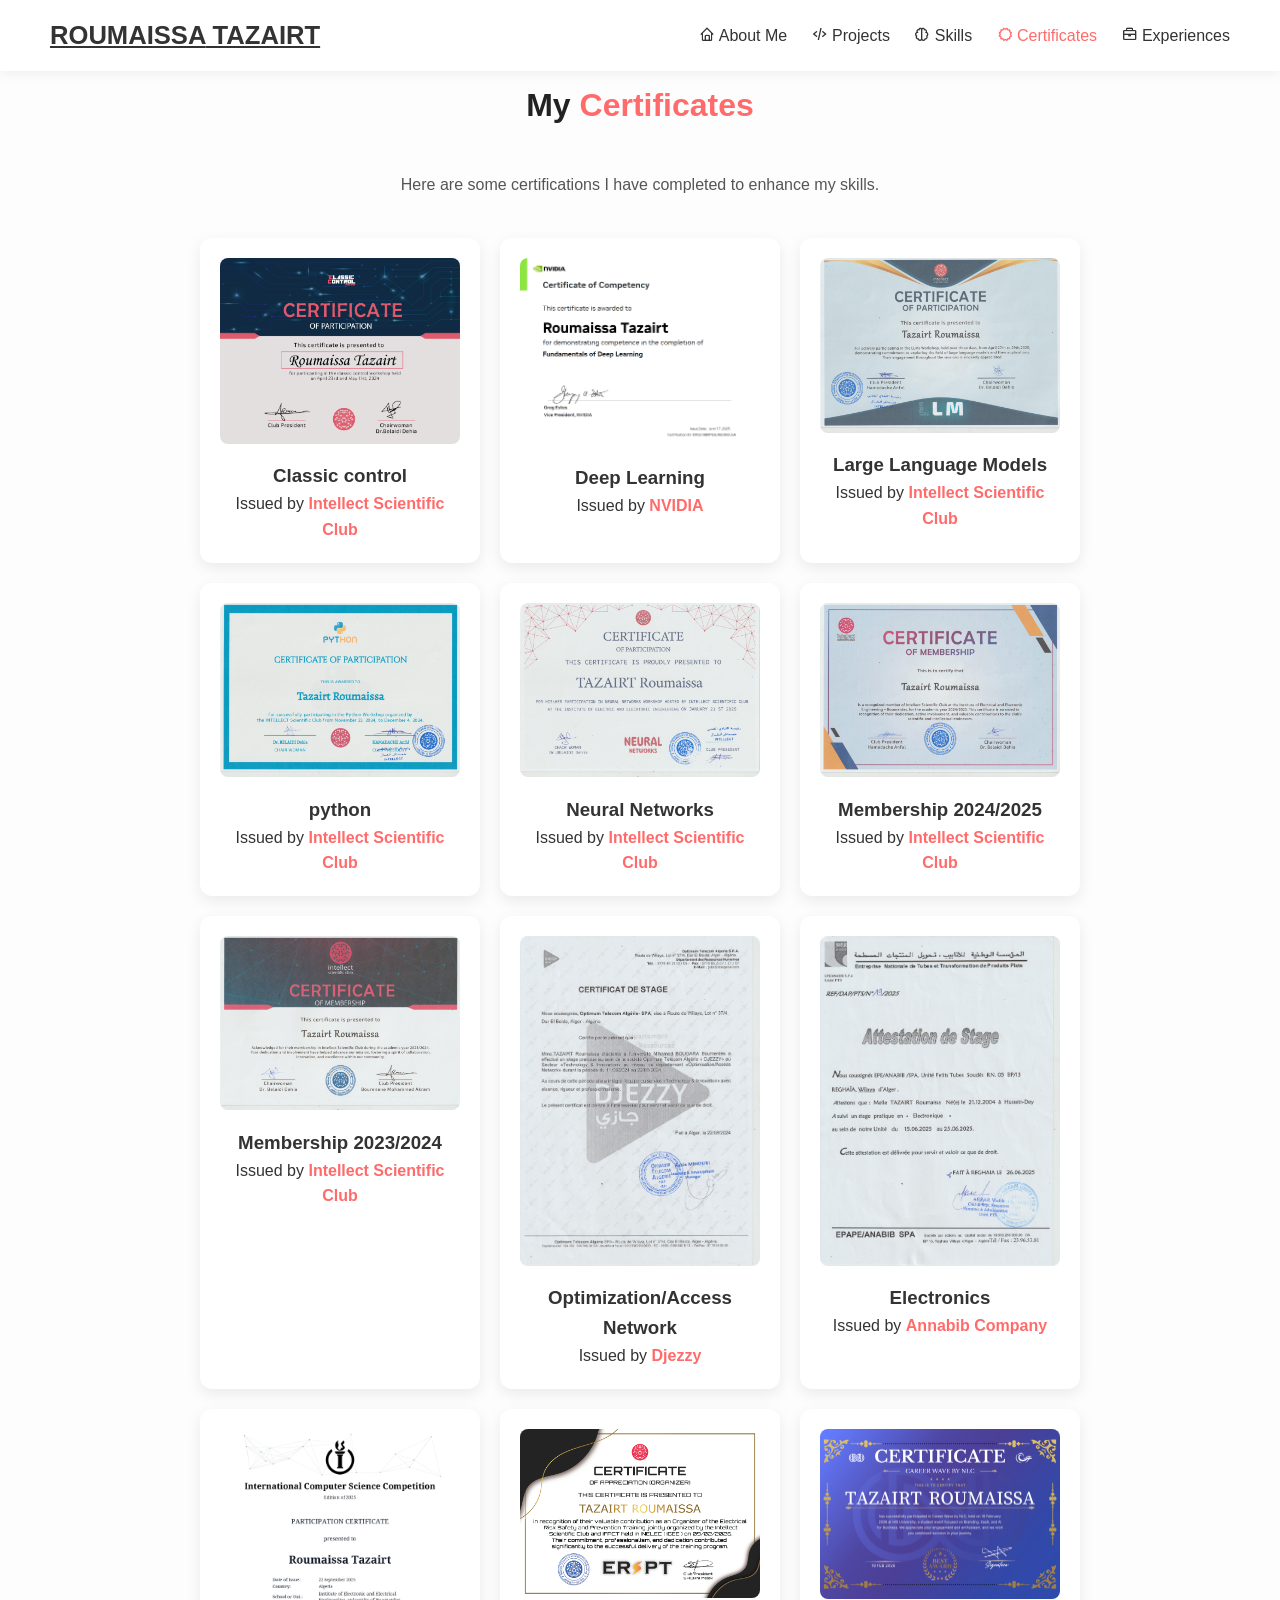
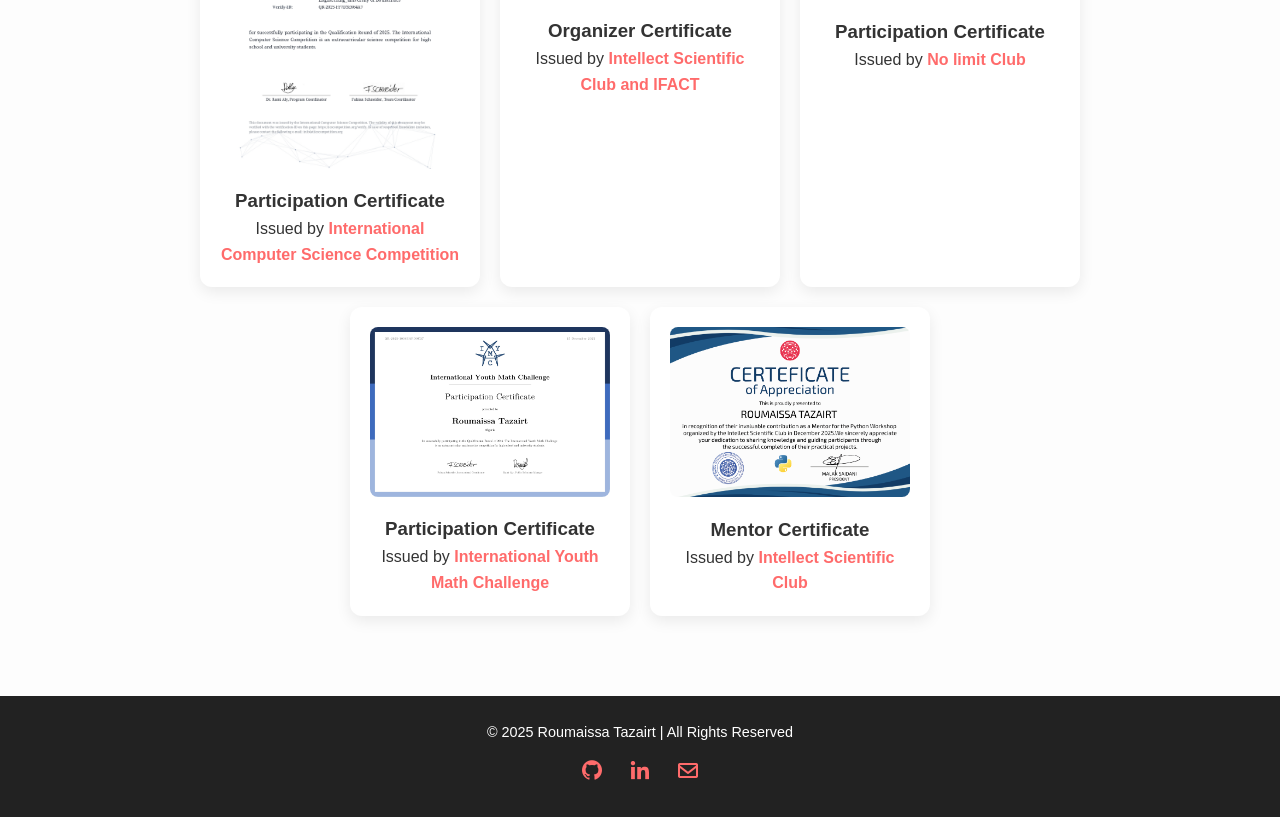
==== certificates.html @ 12ae03e5 "Initial commit" ====
<!DOCTYPE html>
<html lang="en">
<head>
  <meta charset="UTF-8">
  <meta name="viewport" content="width=device-width, initial-scale=1.0">
  <title>Certificates - Roumaissa</title>
  <link rel="stylesheet" href="style1.css">
  <link href="https://unpkg.com/boxicons@2.1.4/css/boxicons.min.css" rel="stylesheet">
</head>
<body>
  <!-- Navbar -->
  <header class="header">
    <a href="index.html" class="logo">Roumaissa<span> Tazairt</span></a>
    <nav class="navbar">
       <a href="index.html"><i class="bx bx-home"></i> About Me</a>
      <a href="projects.html" ><i class="bx bx-code-alt"></i> Projects</a>
      <a href="skills.html"><i class="bx bx-brain"></i> Skills</a>
      <a href="certificates.html" class="active"><i class="bx bx-certification"></i> Certificates</a>
      <a href="Experiences.html"><i class="bx bx-briefcase"></i> Experiences</a>
    </nav>
  </header>

  <!-- Certificates Section -->
   <main>
  <section class="certificates">
    <h2> My <span> Certificates</span></h2>
      <p class="section-intro"> Here are some certifications I have completed to enhance my skills.</p>

    <div class="certificates-container">
      <div class="certificate-card">
        <img src="classic control.png" alt="classic control Certificate">
        <h3>Classic control</h3>
        <p>Issued by <span> Intellect Scientific Club</span></p>
      </div>
      <div class="certificate-card">
        <img src="nvidia.PNG" alt="Deep Learning Certificate">
        <h3>Deep Learning</h3>
        <p>Issued by<span> NVIDIA</span> </p>
      </div>
      <div class="certificate-card">
        <img src="certificate of LLM.jpg" alt="LLM Certificate">
        <h3>Large Language Models</h3>
        <p>Issued by <span> Intellect Scientific Club</span></p>
      </div>
      <div class="certificate-card">
        <img src="python certifcate.jpg" alt="python Certificate">
        <h3>python</h3>
        <p>Issued by <span> Intellect Scientific Club</span></p>
      </div>
      <div class="certificate-card">
        <img src="Neural_Networks.jpg" alt="Neural_Networks Certificate">
        <h3>Neural Networks</h3>
        <p>Issued by <span> Intellect Scientific Club</span></p>
      </div>
      <div class="certificate-card">
        <img src="certificate of membership.jpg" alt="membership Certificate">
        <h3>Membership 2024/2025</h3>
        <p>Issued by <span> Intellect Scientific Club</span></p>
      </div>
      <div class="certificate-card">
        <img src="membership_2023-2024.jpg" alt="membership Certificate">
        <h3>Membership 2023/2024</h3>
        <p>Issued by <span> Intellect Scientific Club</span></p>
      </div>
      <div class="certificate-card">
        <img src="certficate of Djezzy.jpg" alt="Djezzy Certificate">
        <h3>Optimization/Access Network</h3>
        <p>Issued by <span> Djezzy</span></p>
      </div>
      <div class="certificate-card">
        <img src="certificate of Annabib.jpg" alt="Annabib Certificate">
        <h3>Electronics</h3>
        <p>Issued by <span> Annabib Company</span></p>
      </div>
      <div class="certificate-card">
        <img src="Certificate-of-ICSC_page-0001.jpg" alt="Annabib Certificate">
        <h3>Participation Certificate</h3>
        <p>Issued by <span> International Computer Science Competition</span></p>
      </div>
      <div class="certificate-card">
        <img src="Cert_Tazairt-roumaissa.png" alt="Organizer Certificate">
        <h3>Organizer Certificate</h3>
        <p>Issued by <span>Intellect Scientific Club and IFACT </span></p>
      </div>
      <div class="certificate-card">
        <img src="no_limit_certificate.png" alt="Participation Certificate">
        <h3>Participation Certificate</h3>
        <p>Issued by <span>No limit Club  </span></p>
      </div>
      <div class="certificate-card">
        <img src="Certificate-IYMC_page-0001.jpg" alt="Participation Certificate">
        <h3>Participation Certificate</h3>
        <p>Issued by <span> International Youth Math Challenge</span></p>
      </div>
      <div class="certificate-card">
        <img src="Roumaissa Tazairt .png" alt="Participation Certificate">
        <h3>Mentor Certificate</h3>
        <p>Issued by <span> Intellect Scientific Club</span></p>
      </div>
    </div>
  </section>
  </main>
  <footer class="footer">
        <p>&copy; 2025 Roumaissa Tazairt | All Rights Reserved</p>
        <div class="social-icons">
            <a href="https://github.com/Rou-maissa"target="_blank"><i class="bx bxl-github"></i></a>
            <a href="https://www.linkedin.com/in/roumaissa-t-b33236268/"target="_blank"><i class="bx bxl-linkedin"></i></a>
            <a href="https://mail.google.com/mail/?view=cm&to=roumaissatazairt@gmail.com" target="_blank">
  <i class="bx bx-envelope"></i>
</a>

        </div>
    </footer>
</body>
</html>
---- style1.css ----
/* ==== Global Styles ==== */
* {
    margin: 0;
    padding: 0;
    box-sizing: border-box;
    font-family: "Poppins", sans-serif;
}

html {
    scroll-behavior: smooth;
}

body {
    background: #fdfdfd;
    color: #333;
    line-height: 1.6;
}
html, body {
  height: 100%;
  margin: 0;
  display: flex;
  flex-direction: column;
}
main {
  flex: 1; /* pushes footer to bottom */
}
/* ==== Header ==== */
.header {
    position: fixed;
    top: 0;
    left: 0;
    width: 100%;
    background: #fff;
    display: flex;
    justify-content: space-between;
    align-items: center;
    padding: 15px 50px;
    box-shadow: 0 4px 10px rgba(0,0,0,0.05);
    z-index: 1000;
}

.logo {
    font-size: 1.6rem;
    font-weight: bold;
    text-transform: uppercase;
    color: #333;
}
.logo:hover {
  box-shadow:
    0 10px 25px rgba(0,0,0,0.1),
    0 0 24px rgba(255, 107, 107, 0.81);     /* outer glow */
  /* animate the gradient layer (2nd background) */
 
}

.navbar a {
    margin-left: 20px;
    text-decoration: none;
    color: #333;
    font-weight: 500;
    transition: 0.3s;
}

    .navbar a:hover,
    .navbar a.active {
        color: #ff6b6b;
    }

/* ==== Hero Section ==== */
.hero {
    display: flex;
    align-items: center;
    justify-content: space-between;
    padding: 120px 10%;
    min-height: 100vh;
    background: linear-gradient(to right, #fff, #ffeaea);
}

.hero-text h1 {
    font-size: 2.8rem;
    margin-bottom: 15px;
}

    .hero-text h1 span {
        color: #ff6b6b;
    }

.hero-text p {
    font-size: 1.1rem;
    margin-bottom: 20px;
}

.btn {
    display: inline-block;
    background: #ff6b6b;
    color: #fff;
    padding: 10px 20px;
    border-radius: 8px;
    text-decoration: none;
    font-weight: bold;
    transition: 0.3s;
}

    .btn:hover {
        background: #ff4040;
    }

.hero-img img {
    width: 320px;
    border-radius: 50%;
    box-shadow: 0 5px 20px rgba(0,0,0,0.15);
}

/* ==== Sections ==== */
section {
    padding: 80px 10%;
    text-align: center;
}

    section h2 {
        font-size: 2rem;
        margin-bottom: 40px;
        color: #222;
    }

/* Section Intro */
.section-intro {
  font-size: 1rem;
  color: #444;                 /* slightly darker for readability */
  max-width: 700px;
  margin: 0 auto 2.5rem;
  text-align: center;
  line-height: 1.7;
  font-weight: 400;
}

/* Section Title */
.projects h2 {
  font-size: 2.2rem;
  text-align: center;
  margin-bottom: 0.8rem;
  font-weight: 700;
  color: #222;
}

.projects h2 span {
  color: #ff6b6b;              /* highlight keyword */
  font-weight: 800;
}

.projects h3 {
  text-align: center;
  font-size: 1.2rem;
  font-weight: 400;
  color: #666;
  margin-bottom: 2.5rem;
}

/* Projects Section Container */
.projects {
  background: linear-gradient(135deg, #fffafa, #ffecec); /* soft gradient */
  padding: 70px 30px;
  border-radius: 16px;
  box-shadow: 0 6px 20px rgba(0, 0, 0, 0.05); /* subtle depth */
  margin: 40px auto;
  max-width: 1200px;
}

/* Projects Cards Layout */
.projects-container {
  display: flex;
  justify-content: center;
  gap: 30px;
  flex-wrap: wrap;
}

/* Project Card */
/* Accent colors */
:root{
  --accent: #ff6b6b;
  --accent-soft: #ffd6d6;
}

/* Project Card */
.project-card {
  position: relative;
  background:
    linear-gradient(#fff, #fff) padding-box,                  /* inner fill */
    linear-gradient(135deg, var(--accent), var(--accent-soft), var(--accent)) border-box; /* gradient border */
  background-clip: padding-box, border-box;
  background-origin: border-box;
  border: 2px solid transparent;     /* lets the gradient show as border */
  border-radius: 16px;

  padding: 25px;
  width: 300px;
  text-align: center;

  box-shadow: 0 6px 18px rgba(0,0,0,0.07);
  transition: transform .3s ease, box-shadow .3s ease, background-position .8s ease;
  /* for smoother anim on Safari */
  will-change: transform, background-position;
  backface-visibility: hidden;
}

/* Hover glow + subtle movement of the gradient */
.project-card:hover {
  transform: translateY(-10px) scale(1.03);
  box-shadow:
    0 10px 25px rgba(0,0,0,0.1),
    0 0 24px rgba(255,107,107,0.45);     /* outer glow */
  /* animate the gradient layer (2nd background) */
  background-size: 100% 100%, 220% 220%;
  background-position: 0 0, 100% 0;
}

/* Icon + text (unchanged, optional) */
.project-card i {
  font-size: 2.5rem;
  color: var(--accent);
  margin-bottom: 18px;
  transition: color .3s ease;
}
.project-card:hover i { color: #e63946; }
.project-card h3 { font-size: 1.3rem; margin-bottom: 12px; color: #222; font-weight: 600; }
.project-card p  { font-size: .95rem; color: #555; line-height: 1.6; }



/* Icon Style */
.project-card i {
  font-size: 2.5rem;
  color: #ff6b6b;
  margin-bottom: 18px;
  transition: color 0.3s ease;
}

.project-card:hover i {
  color: #e63946;
}

/* Card Titles & Text */
.project-card h3 {
  font-size: 1.3rem;
  margin-bottom: 12px;
  color: #222;
  font-weight: 600;
}

.project-card p {
  font-size: 0.95rem;
  color: #555;
  line-height: 1.6;
}



/* ==== Skills ==== */
.skills {
  background-color: #f9f9f9;
  padding: 60px 20px;
  text-align: center;
  border-radius: 12px;
  margin-top: 80px; 
}

.skills h2 {
  font-size: 2rem;
  margin-bottom: 10px;
}

.skills h2 span {
  color: #ff6b6b;
  font-weight: bold;
}

.skills .section-intro {
  font-size: 1rem;
  color: #555;
  max-width: 650px;
  margin: 0 auto 3rem;
  line-height: 1.6;
}

/* Skills Container */
.skills-container {
  display: flex;
  justify-content: center;
  gap: 25px;
  flex-wrap: wrap;
}

/* Individual Skill Cards */
.skills-card {
  background: #fff;
  padding: 25px;
  border-radius: 14px;
  box-shadow: 0 6px 18px rgba(0,0,0,0.08);
  width: 300px;
  transition: transform 0.3s, box-shadow 0.3s;
  text-align: left;
}

.skills-card:hover {
  transform: translateY(-8px);
  box-shadow: 0 0 20px rgba(255, 107, 107, 0.7), 
              0 0 40px rgba(255, 107, 107, 0.5), 
              0 0 60px rgba(255, 107, 107, 0.3);
}

.skills-card h3 {
  font-size: 1.2rem;
  color: #333;
  margin-bottom: 15px;
  display: flex;
  align-items: center;
  gap: 8px;
}

.skills-card i {
  color: #ff6b6b;
  font-size: 1.5rem;
}

.skills-card ul {
  list-style: none;
  padding: 0;
  margin: 0;
}

.skills-card ul li {
  font-size: 0.95rem;
  color: #555;
  margin: 8px 0;
  position: relative;
  padding-left: 20px;
}

.skills-card ul li::before {
  content: "✔";
  color: #ff6b6b;
  position: absolute;
  left: 0;
  font-size: 0.9rem;
}




/* ==== Certificates ==== */
.certificates-container {
    display: flex;
    justify-content: center;
    gap: 20px;
    flex-wrap: wrap;
}
.certificates h2 span{
  color: #ff6b6b;
  font-weight: bold;
}

.certificate-card {
    background: #fff;
    padding: 20px;
    border-radius: 12px;
    box-shadow: 0 5px 15px rgba(0,0,0,0.05);
    width: 200px;
}
.certificate-card p span{
  color: #ff6b6b;
  font-weight: bold;
}
.certificate-card img {
    width: 100%;
    border-radius: 8px;
    margin-bottom: 10px;
}
.certificate-card {
  background: #fff;
  padding: 20px;
  border-radius: 12px;
  box-shadow: 0 5px 15px rgba(0,0,0,0.08);
  width: 280px;
  transition: transform 0.3s, box-shadow 0.3s;
  text-align: center;
}

/* Hover effect with lightning glow */
.certificate-card:hover {
  transform: translateY(-8px);
  box-shadow: 0 0 20px rgba(255, 107, 107, 0.7), 
              0 0 40px rgba(255, 107, 107, 0.5), 
              0 0 60px rgba(255, 107, 107, 0.3);
}
/* Experiences Section */
.experiences {
  padding: 80px 10%;
  text-align: center;
  background: #f9fafb;
}

.experiences h2 {
  font-size: 2.5rem;
  color: #111;
  margin-bottom: 10px;
}

.experiences h2 span {
  color: #ff6b6b;
  font-weight: bold;
}

.section-intro {
  max-width: 700px;
  margin: 0 auto 40px;
  color: #555;
  font-size: 1rem;
}

.experience-grid {
  display: grid;
  grid-template-columns: repeat(auto-fit, minmax(270px, 1fr));
  gap: 1.5rem;
}

.experience-card {
  background: #fff;
  border-radius: 16px;
  padding: 25px 20px;
  box-shadow: 0 4px 15px rgba(0, 0, 0, 0.08);
  transition: transform 0.3s ease, box-shadow 0.3s ease;
  text-align: left;
  position: relative;
}

.experience-card:hover {
  transform: translateY(-8px);
  box-shadow: 0 0 20px rgba(255, 107, 107, 0.7), 
              0 0 40px rgba(255, 107, 107, 0.5), 
              0 0 60px rgba(255, 107, 107, 0.3);
}

.experience-card i {
  font-size: 2rem;
  color: rgba(255, 107, 107, 0.7);
  margin-bottom: 10px;
  display: block;
}

.experience-card h3 {
  font-size: 1.2rem;
  color: #111;
  margin-bottom: 5px;
}

.experience-card .company {
  display: block;
  color: #666;
  font-size: 0.95rem;
  margin-bottom: 10px;
  font-weight: 500;
}

.experience-card p {
  color: #444;
  line-height: 1.5;
  font-size: 0.95rem;
}
/* ===== Education Section ===== */
.education-section {
  margin-bottom: 60px;
  text-align: left;
  background: #fff;
  padding: 30px;
  border-radius: 16px;
  box-shadow: 0 4px 15px rgba(0, 0, 0, 0.08);
}

.education-section h3 {
  font-size: 1.6rem;
  color: #ff6b6b;
  font-weight: bold;
  margin-bottom: 20px;
  display: flex;
  align-items: center;
  gap: 8px;
}

.education-card {
  border-left: 4px solid rgba(255, 107, 107, 0.7);
  padding-left: 15px;
  margin-bottom: 20px;
}

.education-card h4 {
  font-size: 1.2rem;
  color: #111;
  margin-bottom: 5px;
}

.education-card .edu-details {
  display: block;
  color: #666;
  font-size: 0.95rem;
  margin-bottom: 8px;
  font-weight: 500;
}

.education-card p {
  color: #444;
  font-size: 0.95rem;
  line-height: 1.5;
}

/* ==== Footer ==== */
.footer {
    background: #222;
    color: #fff;
    text-align: center;
    padding: 25px 10px;
    font-size: 0.9rem;
    margin-top: auto;
}
 .footer .social-icons {
        margin-top: 10px;
       }

.footer .social-icons a {
            margin: 0 10px;
            font-size: 1.5rem;
            color: #ff6b6b;
            transition: 0.3s;
        }

            .footer .social-icons a:hover {
                color: #fff;
            }
#typing {
  color: #ff6b6b;
  font-weight: bold;
}
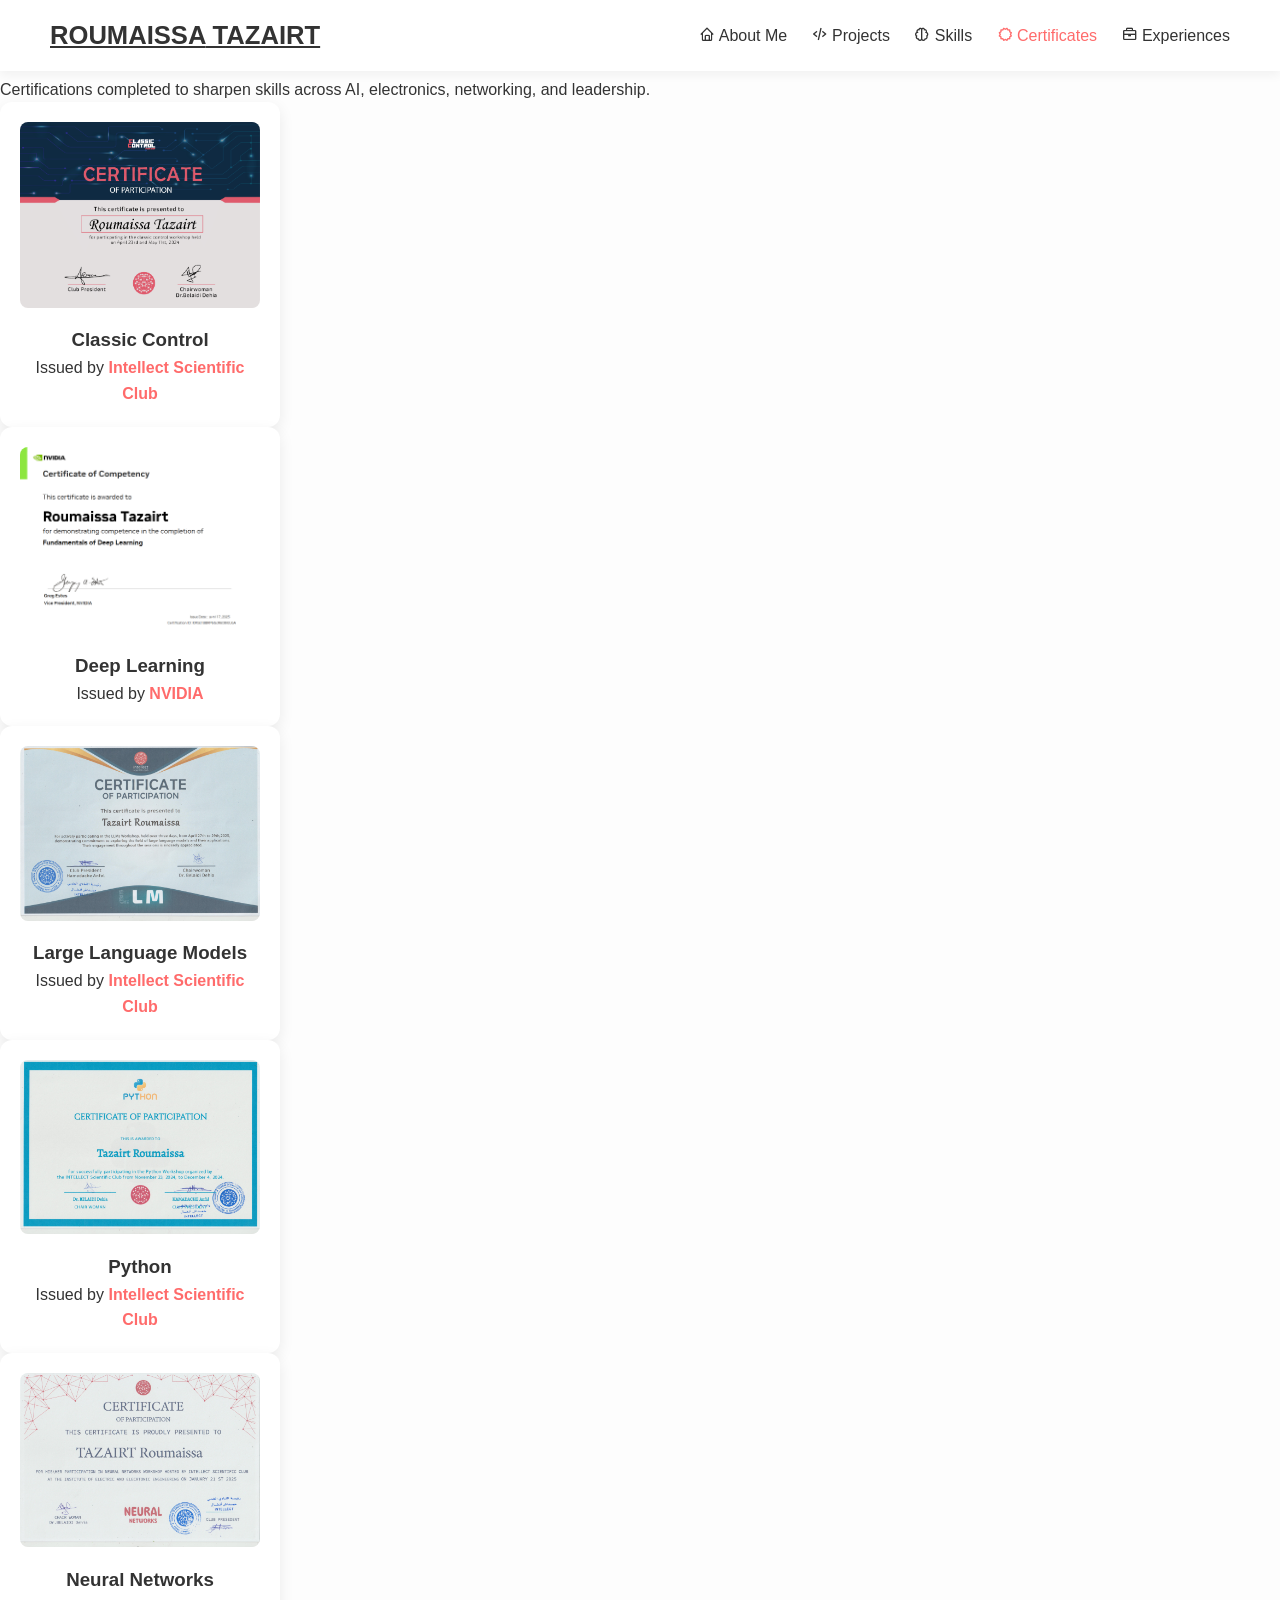
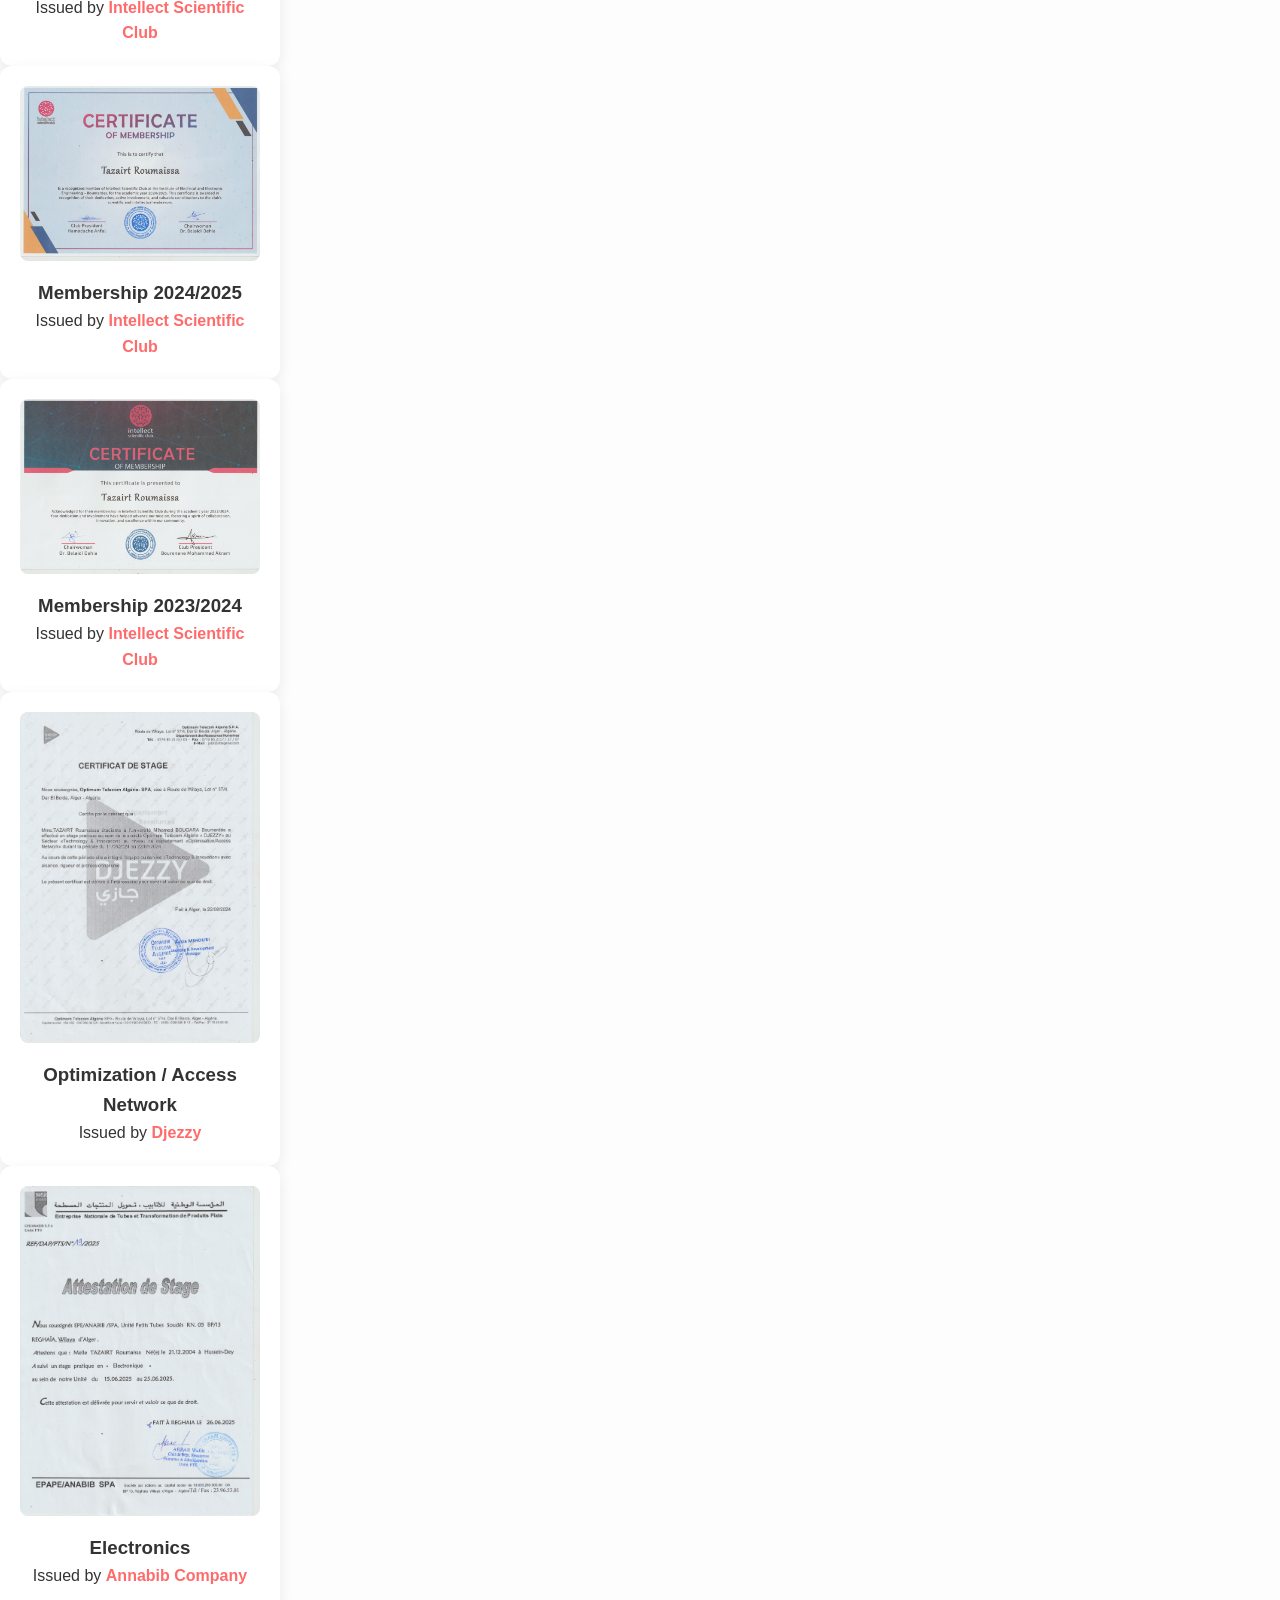
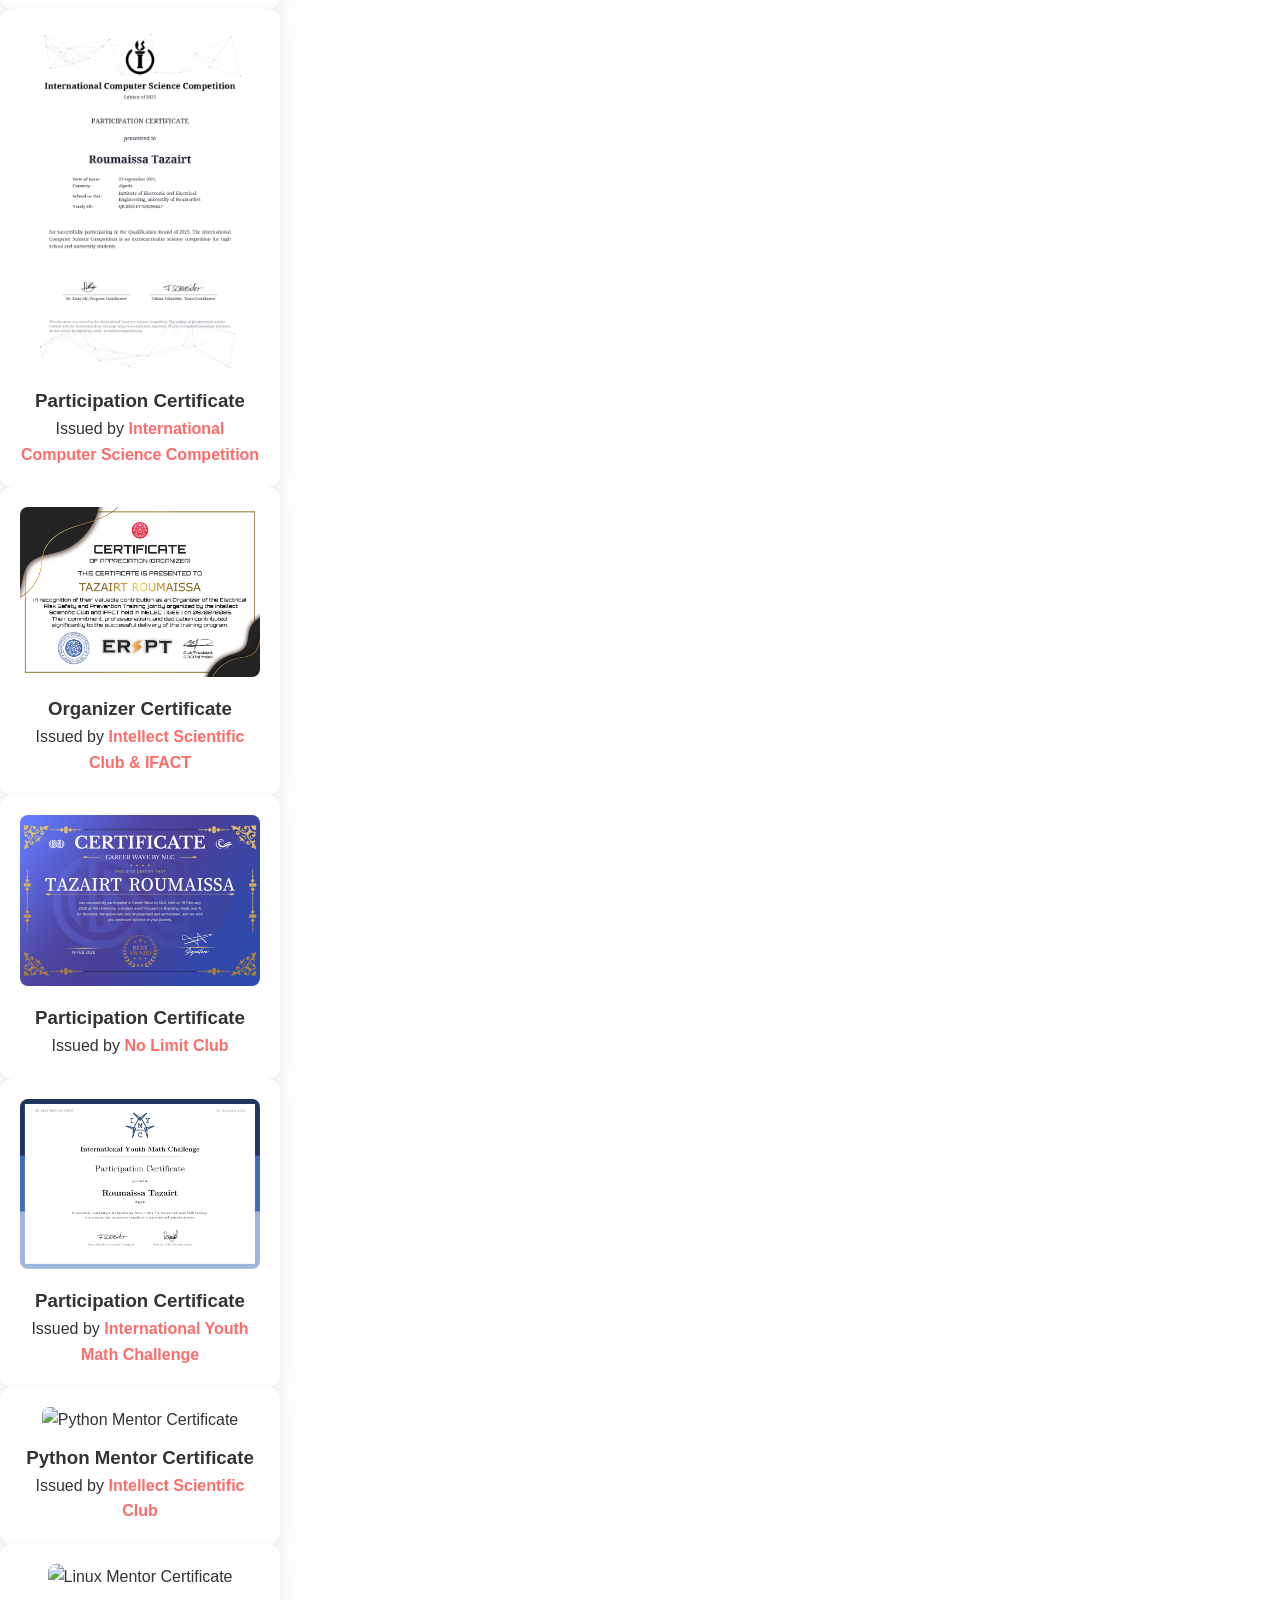
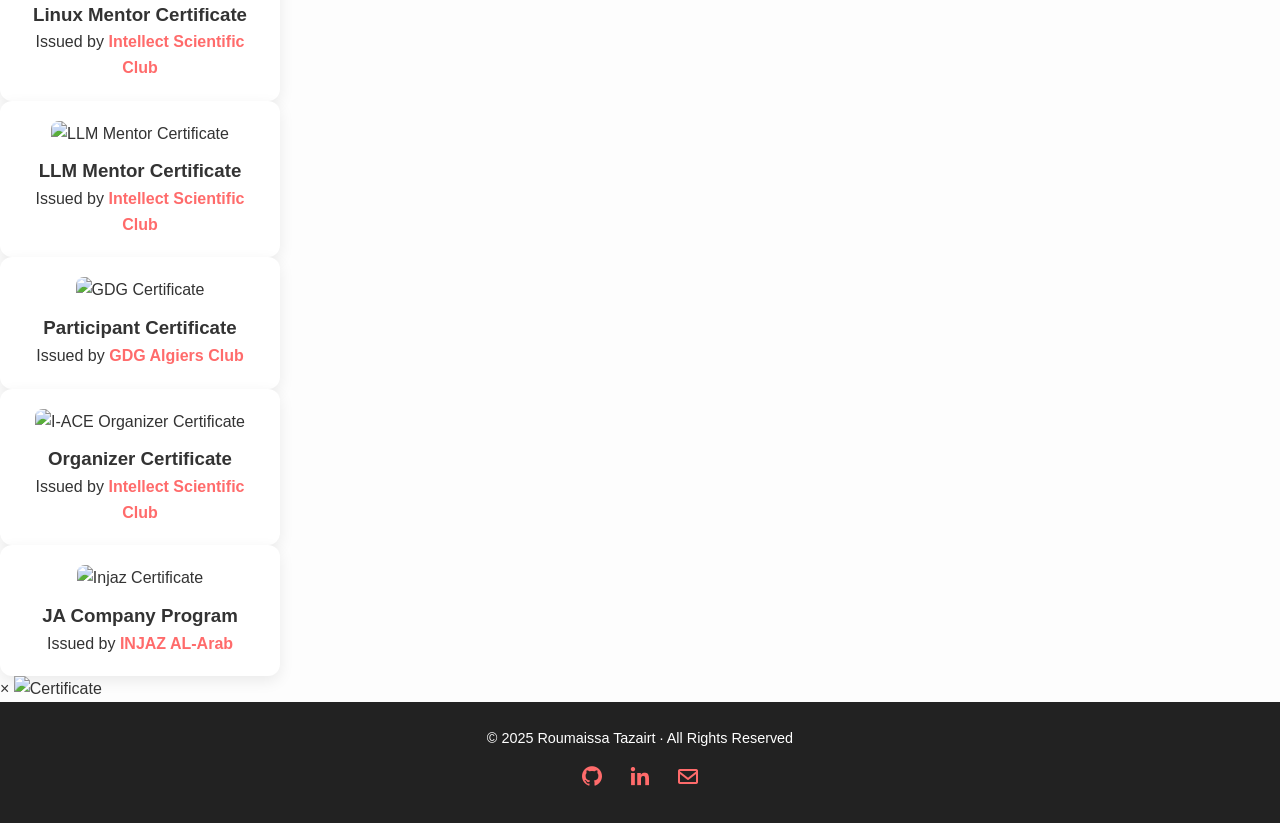
==== commit febaf567: "certificates.html" ====
--- a/certificates.html
+++ b/certificates.html
@@ -3,113 +3,205 @@
 <head>
   <meta charset="UTF-8">
   <meta name="viewport" content="width=device-width, initial-scale=1.0">
-  <title>Certificates - Roumaissa</title>
-  <link rel="stylesheet" href="style1.css">
+  <title>Certificates – Roumaissa Tazairt</title>
+  <link href="https://fonts.googleapis.com/css2?family=Cormorant+Garamond:wght@300;400;600;700&family=DM+Sans:wght@300;400;500;600&display=swap" rel="stylesheet">
   <link href="https://unpkg.com/boxicons@2.1.4/css/boxicons.min.css" rel="stylesheet">
+  <link href="style1.css" rel="stylesheet">
 </head>
 <body>
-  <!-- Navbar -->
   <header class="header">
     <a href="index.html" class="logo">Roumaissa<span> Tazairt</span></a>
     <nav class="navbar">
-       <a href="index.html"><i class="bx bx-home"></i> About Me</a>
-      <a href="projects.html" ><i class="bx bx-code-alt"></i> Projects</a>
+      <a href="index.html"><i class="bx bx-home"></i> About Me</a>
+      <a href="projects.html"><i class="bx bx-code-alt"></i> Projects</a>
       <a href="skills.html"><i class="bx bx-brain"></i> Skills</a>
       <a href="certificates.html" class="active"><i class="bx bx-certification"></i> Certificates</a>
       <a href="Experiences.html"><i class="bx bx-briefcase"></i> Experiences</a>
     </nav>
   </header>
 
-  <!-- Certificates Section -->
-   <main>
-  <section class="certificates">
-    <h2> My <span> Certificates</span></h2>
-      <p class="section-intro"> Here are some certifications I have completed to enhance my skills.</p>
-
-    <div class="certificates-container">
-      <div class="certificate-card">
-        <img src="classic control.png" alt="classic control Certificate">
-        <h3>Classic control</h3>
-        <p>Issued by <span> Intellect Scientific Club</span></p>
-      </div>
-      <div class="certificate-card">
-        <img src="nvidia.PNG" alt="Deep Learning Certificate">
-        <h3>Deep Learning</h3>
-        <p>Issued by<span> NVIDIA</span> </p>
-      </div>
-      <div class="certificate-card">
-        <img src="certificate of LLM.jpg" alt="LLM Certificate">
-        <h3>Large Language Models</h3>
-        <p>Issued by <span> Intellect Scientific Club</span></p>
-      </div>
-      <div class="certificate-card">
-        <img src="python certifcate.jpg" alt="python Certificate">
-        <h3>python</h3>
-        <p>Issued by <span> Intellect Scientific Club</span></p>
-      </div>
-      <div class="certificate-card">
-        <img src="Neural_Networks.jpg" alt="Neural_Networks Certificate">
-        <h3>Neural Networks</h3>
-        <p>Issued by <span> Intellect Scientific Club</span></p>
-      </div>
-      <div class="certificate-card">
-        <img src="certificate of membership.jpg" alt="membership Certificate">
-        <h3>Membership 2024/2025</h3>
-        <p>Issued by <span> Intellect Scientific Club</span></p>
-      </div>
-      <div class="certificate-card">
-        <img src="membership_2023-2024.jpg" alt="membership Certificate">
-        <h3>Membership 2023/2024</h3>
-        <p>Issued by <span> Intellect Scientific Club</span></p>
-      </div>
-      <div class="certificate-card">
-        <img src="certficate of Djezzy.jpg" alt="Djezzy Certificate">
-        <h3>Optimization/Access Network</h3>
-        <p>Issued by <span> Djezzy</span></p>
-      </div>
-      <div class="certificate-card">
-        <img src="certificate of Annabib.jpg" alt="Annabib Certificate">
-        <h3>Electronics</h3>
-        <p>Issued by <span> Annabib Company</span></p>
-      </div>
-      <div class="certificate-card">
-        <img src="Certificate-of-ICSC_page-0001.jpg" alt="Annabib Certificate">
-        <h3>Participation Certificate</h3>
-        <p>Issued by <span> International Computer Science Competition</span></p>
-      </div>
-      <div class="certificate-card">
-        <img src="Cert_Tazairt-roumaissa.png" alt="Organizer Certificate">
-        <h3>Organizer Certificate</h3>
-        <p>Issued by <span>Intellect Scientific Club and IFACT </span></p>
-      </div>
-      <div class="certificate-card">
-        <img src="no_limit_certificate.png" alt="Participation Certificate">
-        <h3>Participation Certificate</h3>
-        <p>Issued by <span>No limit Club  </span></p>
-      </div>
-      <div class="certificate-card">
-        <img src="Certificate-IYMC_page-0001.jpg" alt="Participation Certificate">
-        <h3>Participation Certificate</h3>
-        <p>Issued by <span> International Youth Math Challenge</span></p>
-      </div>
-      <div class="certificate-card">
-        <img src="Roumaissa Tazairt .png" alt="Participation Certificate">
-        <h3>Mentor Certificate</h3>
-        <p>Issued by <span> Intellect Scientific Club</span></p>
+  <main>
+    <div class="page-header">
+      <span class="eyebrow">Achievements</span>
+      <h1>My <span>Certificates</span></h1>
+      <p>Certifications completed to sharpen skills across AI, electronics, networking, and leadership.</p>
+    </div>
+
+    <div class="certs-wrap">
+      <div class="certs-grid">
+
+        <div class="certificate-card">
+          <img src="classic control.png" alt="Classic Control Certificate">
+          <div class="cert-body">
+            <h3>Classic Control</h3>
+            <p>Issued by <span>Intellect Scientific Club</span></p>
+          </div>
+        </div>
+
+        <div class="certificate-card">
+          <img src="nvidia.PNG" alt="Deep Learning Certificate">
+          <div class="cert-body">
+            <h3>Deep Learning</h3>
+            <p>Issued by <span>NVIDIA</span></p>
+          </div>
+        </div>
+
+        <div class="certificate-card">
+          <img src="certificate of LLM.jpg" alt="LLM Certificate">
+          <div class="cert-body">
+            <h3>Large Language Models</h3>
+            <p>Issued by <span>Intellect Scientific Club</span></p>
+          </div>
+        </div>
+
+        <div class="certificate-card">
+          <img src="python certifcate.jpg" alt="Python Certificate">
+          <div class="cert-body">
+            <h3>Python</h3>
+            <p>Issued by <span>Intellect Scientific Club</span></p>
+          </div>
+        </div>
+
+        <div class="certificate-card">
+          <img src="Neural_Networks.jpg" alt="Neural Networks Certificate">
+          <div class="cert-body">
+            <h3>Neural Networks</h3>
+            <p>Issued by <span>Intellect Scientific Club</span></p>
+          </div>
+        </div>
+
+        <div class="certificate-card">
+          <img src="certificate of membership.jpg" alt="Membership Certificate">
+          <div class="cert-body">
+            <h3>Membership 2024/2025</h3>
+            <p>Issued by <span>Intellect Scientific Club</span></p>
+          </div>
+        </div>
+
+        <div class="certificate-card">
+          <img src="membership_2023-2024.jpg" alt="Membership Certificate">
+          <div class="cert-body">
+            <h3>Membership 2023/2024</h3>
+            <p>Issued by <span>Intellect Scientific Club</span></p>
+          </div>
+        </div>
+
+        <div class="certificate-card">
+          <img src="certficate of Djezzy.jpg" alt="Djezzy Certificate">
+          <div class="cert-body">
+            <h3>Optimization / Access Network</h3>
+            <p>Issued by <span>Djezzy</span></p>
+          </div>
+        </div>
+
+        <div class="certificate-card">
+          <img src="certificate of Annabib.jpg" alt="Annabib Certificate">
+          <div class="cert-body">
+            <h3>Electronics</h3>
+            <p>Issued by <span>Annabib Company</span></p>
+          </div>
+        </div>
+
+        <div class="certificate-card">
+          <img src="Certificate-of-ICSC_page-0001.jpg" alt="ICSC Certificate">
+          <div class="cert-body">
+            <h3>Participation Certificate</h3>
+            <p>Issued by <span>International Computer Science Competition</span></p>
+          </div>
+        </div>
+
+        <div class="certificate-card">
+          <img src="Cert_Tazairt-roumaissa.png" alt="Organizer Certificate">
+          <div class="cert-body">
+            <h3>Organizer Certificate</h3>
+            <p>Issued by <span>Intellect Scientific Club &amp; IFACT</span></p>
+          </div>
+        </div>
+
+        <div class="certificate-card">
+          <img src="no_limit_certificate.png" alt="No Limit Club Certificate">
+          <div class="cert-body">
+            <h3>Participation Certificate</h3>
+            <p>Issued by <span>No Limit Club</span></p>
+          </div>
+        </div>
+
+        <div class="certificate-card">
+          <img src="Certificate-IYMC_page-0001.jpg" alt="IYMC Certificate">
+          <div class="cert-body">
+            <h3>Participation Certificate</h3>
+            <p>Issued by <span>International Youth Math Challenge</span></p>
+          </div>
+        </div>
+
+        <div class="certificate-card">
+          <img src="mentor_python.png" alt="Python Mentor Certificate">
+          <div class="cert-body">
+            <h3>Python Mentor Certificate</h3>
+            <p>Issued by <span>Intellect Scientific Club</span></p>
+          </div>
+        </div>
+
+        <div class="certificate-card">
+          <img src="Cert_Roumaissa-Tazairt-LINUX.png" alt="Linux Mentor Certificate">
+          <div class="cert-body">
+            <h3>Linux Mentor Certificate</h3>
+            <p>Issued by <span>Intellect Scientific Club</span></p>
+          </div>
+        </div>
+
+        <div class="certificate-card">
+          <img src="Cert_Roumaissa-Tazairt-LLM.png" alt="LLM Mentor Certificate">
+          <div class="cert-body">
+            <h3>LLM Mentor Certificate</h3>
+            <p>Issued by <span>Intellect Scientific Club</span></p>
+          </div>
+        </div>
+
+        <div class="certificate-card">
+          <img src="gcpc.PNG" alt="GDG Certificate">
+          <div class="cert-body">
+            <h3>Participant Certificate</h3>
+            <p>Issued by <span>GDG Algiers Club</span></p>
+          </div>
+        </div>
+
+        <div class="certificate-card">
+          <img src="I_ACE.png" alt="I-ACE Organizer Certificate">
+          <div class="cert-body">
+            <h3>Organizer Certificate</h3>
+            <p>Issued by <span>Intellect Scientific Club</span></p>
+          </div>
+        </div>
+
+        <div class="certificate-card">
+          <img src="certificate_1_Roumaissa Tazairt.png" alt="Injaz Certificate">
+          <div class="cert-body">
+            <h3>JA Company Program </h3>
+            <p>Issued by <span>INJAZ AL-Arab </span></p>
+          </div>
+        </div>
+
       </div>
     </div>
-  </section>
   </main>
+
+  <!-- Modal for full certificate view -->
+  <div id="certificateModal" class="modal">
+    <span class="close">&times;</span>
+    <img class="modal-content" id="modalImage" alt="Certificate">
+    <div class="modal-caption" id="modalCaption"></div>
+  </div>
+
   <footer class="footer">
-        <p>&copy; 2025 Roumaissa Tazairt | All Rights Reserved</p>
-        <div class="social-icons">
-            <a href="https://github.com/Rou-maissa"target="_blank"><i class="bx bxl-github"></i></a>
-            <a href="https://www.linkedin.com/in/roumaissa-t-b33236268/"target="_blank"><i class="bx bxl-linkedin"></i></a>
-            <a href="https://mail.google.com/mail/?view=cm&to=roumaissatazairt@gmail.com" target="_blank">
-  <i class="bx bx-envelope"></i>
-</a>
-
-        </div>
-    </footer>
+    <p>&copy; 2025 Roumaissa Tazairt · All Rights Reserved</p>
+    <div class="social-icons">
+      <a href="https://github.com/Rou-maissa" target="_blank"><i class="bx bxl-github"></i></a>
+      <a href="https://www.linkedin.com/in/roumaissa-t-b33236268/" target="_blank"><i class="bx bxl-linkedin"></i></a>
+      <a href="https://mail.google.com/mail/?view=cm&to=roumaissatazairt@gmail.com" target="_blank"><i class="bx bx-envelope"></i></a>
+    </div>
+  </footer>
+
+  <script src="script.js"></script>
 </body>
 </html>
